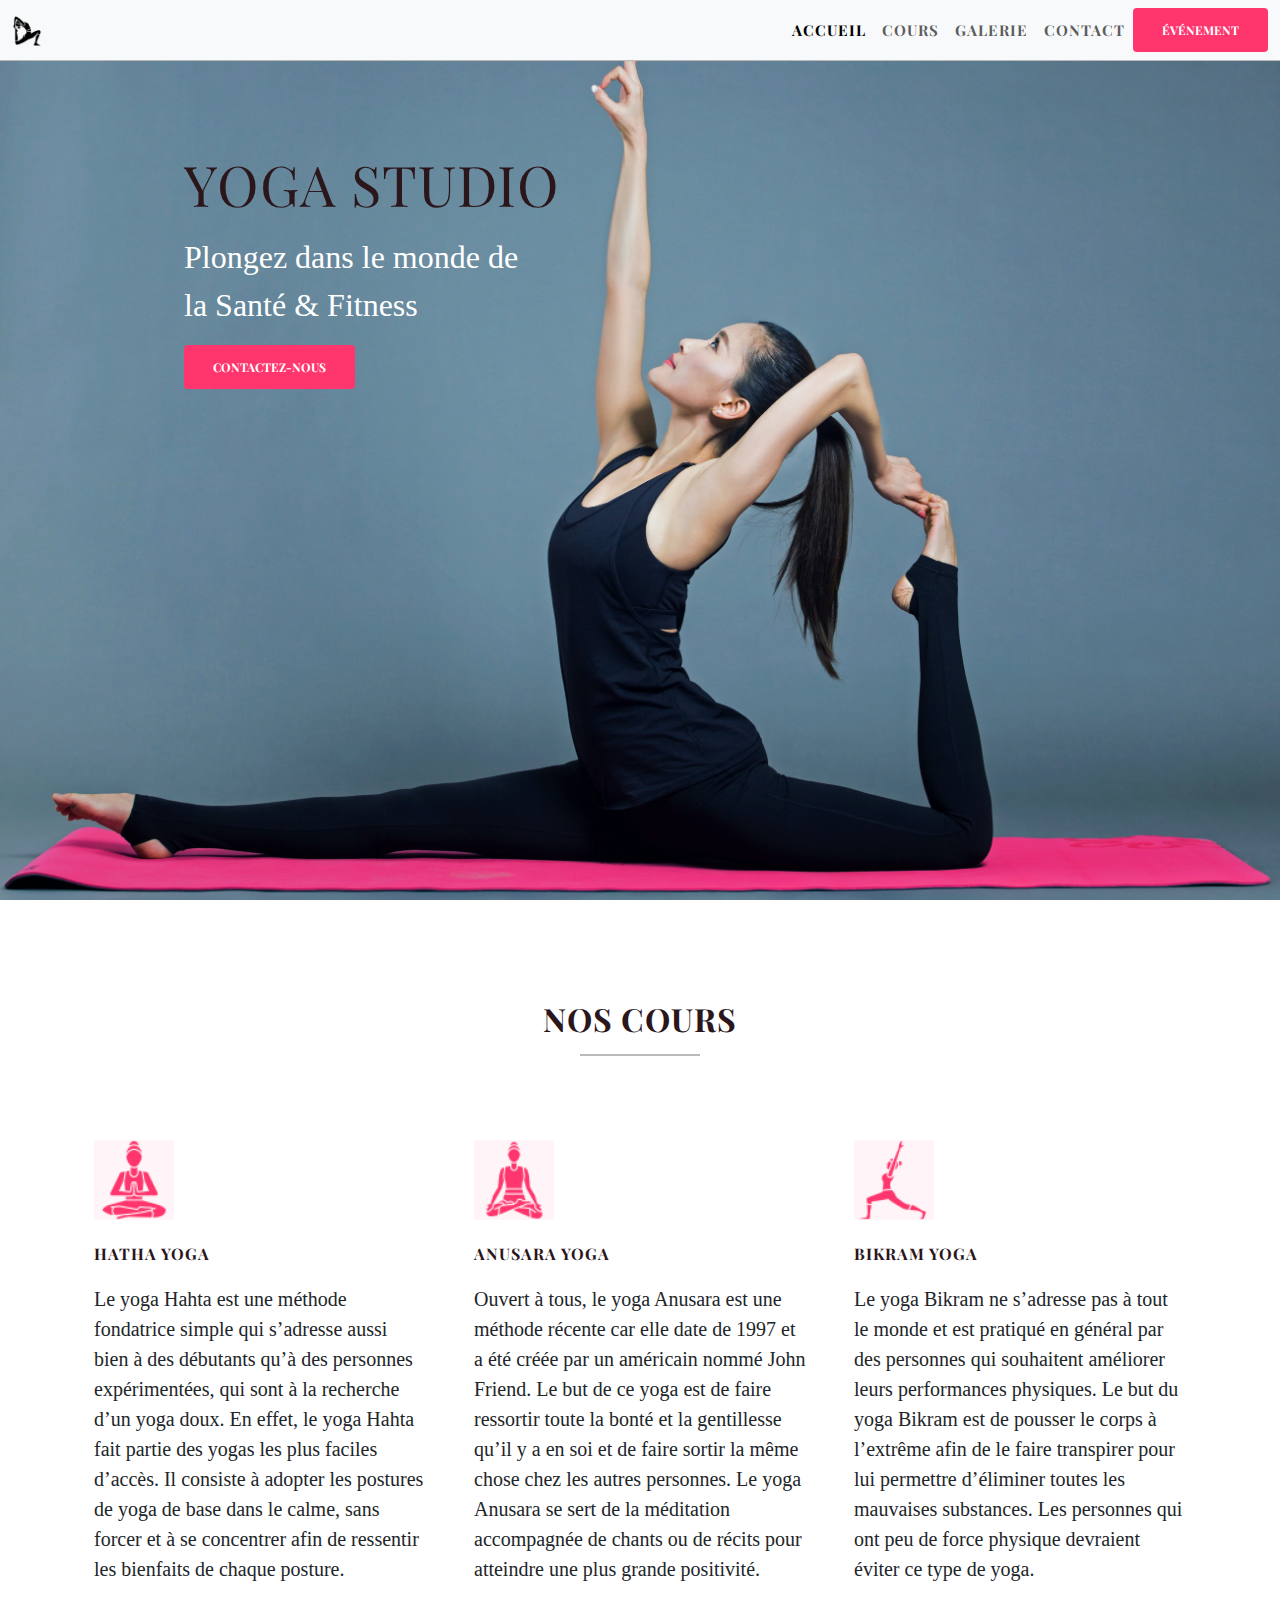
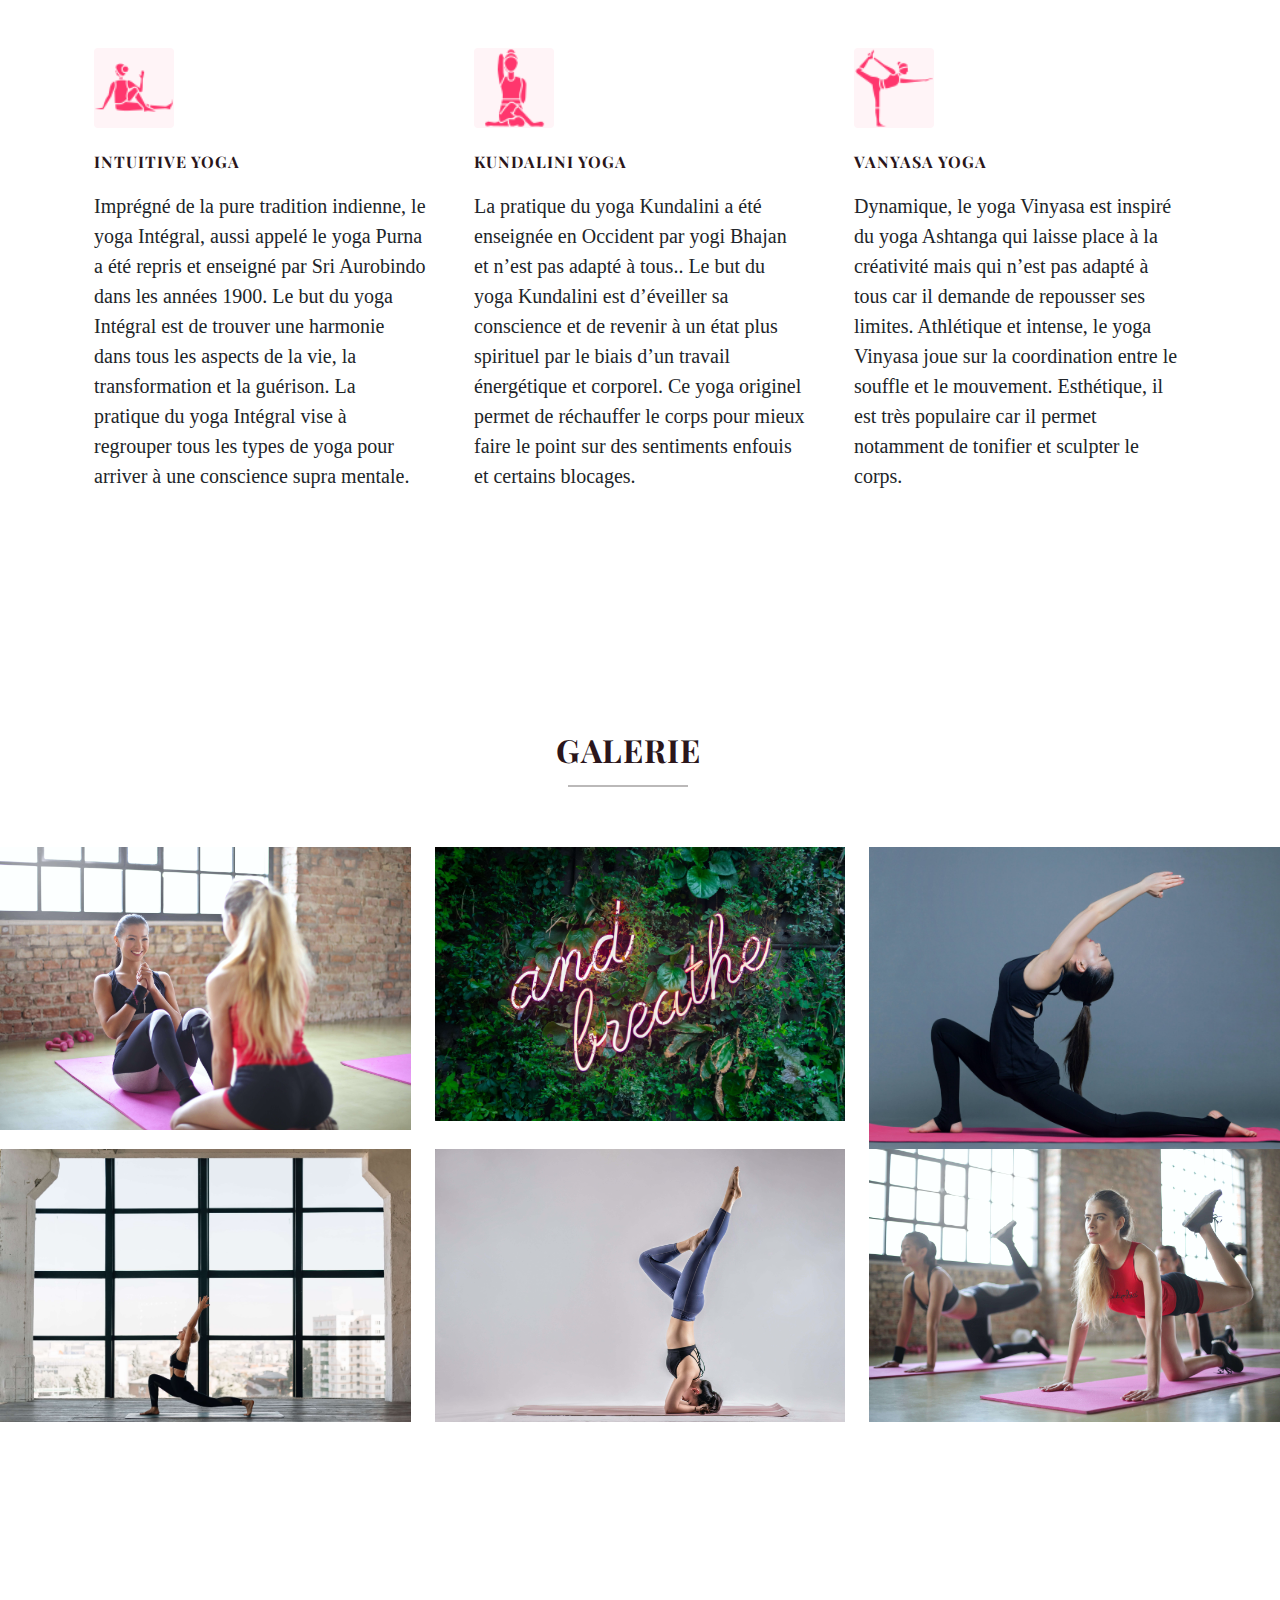
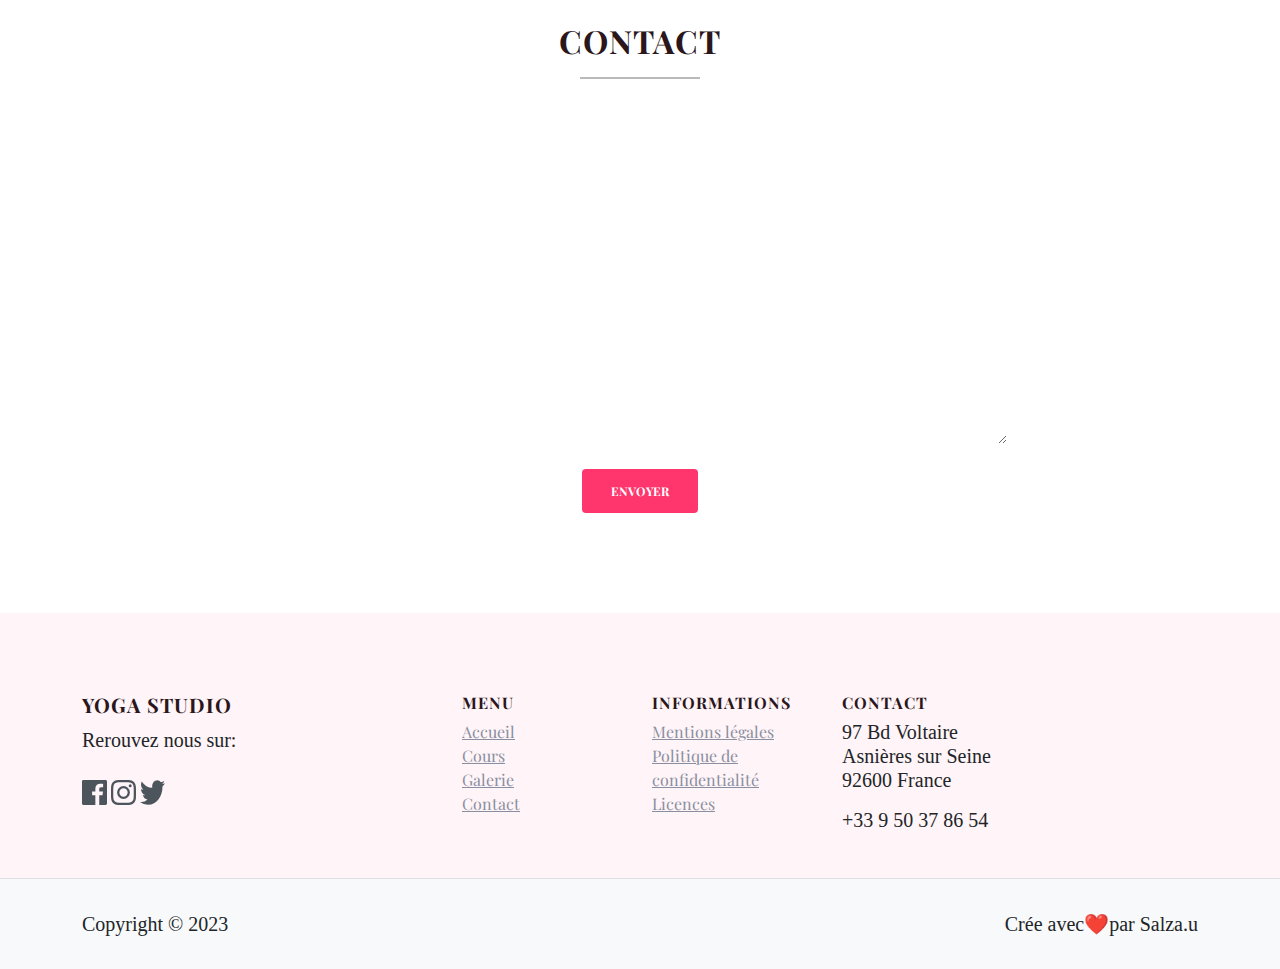
==== index.html @ 78a4a056 "First commit" ====
<!DOCTYPE html>
<html lang="fr">
  <head>
    <!--Meta tags required-->
    <meta charset="UTF-8">
    <meta http-equiv="X-UA-Compatible" content="IE=edge">
    <meta name="viewport" content="width=device-width, initial-scale=1.0">
    <meta name="description" content="Yoga Studio: Les bienfaits du yoga sous toutes ses formes! 
       Plongez dans le monde de la Santé & Fitness! Venez decouvrir notre univer!">

    <!--Bootstrap, CSS links-->
    <link rel="stylesheet" href="bootstrap.min.css">
    <link rel="stylesheet" href="style.css">
    <title>Yoga Studio</title>

  </head>
    <body data-bs-spy="scroll" data-bs-target=".navbar">
      <header>
        <!--Navbar-->
        <nav class="navbar fixed-top navbar-expand-lg navbar-light bg-light">
          <div class="container-fluid">
            <a class="navbar-brand" href="#accueil">
              <img src="img/logo_yoga-studio.png" alt="Logo-yoga-studio" width="30" height="30"></a>
            <button
              class="navbar-toggler"
              type="button"
              data-bs-toggle="collapse"
              data-bs-target="#navbarNav"
              aria-controls="navbarNav"
              aria-expanded="false"
              aria-label="Toggle navigation">
              <span class="navbar-toggler-icon"></span>
            </button>
            <div class="collapse navbar-collapse" id="navbarNav">
              <ul class="navbar-nav ms-auto">
                <li class="nav-item active">
                  <a href="#accueil" class="nav-link">Accueil</a>
                </li>
                <li class="nav-item active">
                  <a href="#cours" class="nav-link">Cours</a>
                </li>
                <li class="nav-item active">
                  <a href="#galerie" class="nav-link">Galerie</a>
                </li>
                <li class="nav-item active">
                  <a href="#contact" class="nav-link">Contact</a>
                </li>
              </ul>  
              <!-- Boutton modal --> 
              <button type="button" class="btn btn-brand" data-bs-toggle="modal"
               data-bs-target="#myModal">événement
              </button> 
            </div>
          </div>    
        </nav>
          <!-- Modal -->
              <div class="modal fade" id="myModal" tabindex="-1" aria-labelledby="exampleModalLabel" aria-hidden="true">
                <div class="modal-dialog modal-dialog-centered">
                  <div class="modal-content">
                    <div class="modal-header">
                      <h4 class="modal-title fs-5s" id="exampleModalLabel">événement à venir</h4>
                      <button type="button" class="btn-close" data-bs-dismiss="modal" aria-label="Close"></button>
                    </div>
                    <div class="modal-body fs-5"> 
                      <p>Le 1er mai 2023, de 10h à 18h, nous organisons une journée de Yoga! L'événement aura lieu au parc Monceau à Paris. Préparez-vous à de nombreuses surprises!
                      Venez nombreux!!!</p>
                    </div>
                    <div class="modal-footer">
                      <button type="button" class="btn btn-secondary" data-bs-dismiss="modal">Fermez</button>
                      
                      <a href="evenement.html" class="btn btn-brand">Vers l'événement</a>
                    </div>
                  </div>
                </div>
              </div>
    </header>
    <main>
      <!--Home -->
      <div id="accueil" class="accueil vh-100 d-flex aline-items-center">
        <div class="container">
          <div class="row">
            <div class="intro col-lg-7">
              <h1 class="display-4">Yoga Studio</h1>
              <p id="p1" class="text-white my-3">
                Plongez dans le monde de <br>la Santé & Fitness</p>
              <a href="#contact" class="btn btn-brand">Contactez-nous</a>
            </div>
          </div>
        </div>
      </div>
      <!--Courses-->
      <section id="cours">
        <div class="container">
          <div class="row">
            <div class="col-12 section-intro">
              <h2>Nos Cours</h2>
              <div class="hline"></div>
            </div>
          </div>
          <div class="row">
            <div class="col-lg-4 col-sm-6 p-4">
              <div class="icon-box">
                <img src="img/hatha-yoga.png" alt="hatha-yoga">
              </div>
              <h3 class="title-sm mt-4">Hatha Yoga</h3>
              <p>
                Le yoga Hahta est une méthode fondatrice simple qui s’adresse
                aussi bien à des débutants qu’à des personnes expérimentées, qui
                sont à la recherche d’un yoga doux. En effet, le yoga Hahta fait
                partie des yogas les plus faciles d’accès. Il consiste à adopter
                les postures de yoga de base dans le calme, sans forcer et à se
                concentrer afin de ressentir les bienfaits de chaque posture.
              </p>
            </div>
            <div class="col-lg-4 col-sm-6 p-4">
              <div class="icon-box">
                <img src="img/anusara-yoga.png" alt="anusara-yoga">
              </div>
              <h3 class="title-sm mt-4">Anusara Yoga</h3>
              <p>
                Ouvert à tous, le yoga Anusara est une méthode récente car elle
                date de 1997 et a été créée par un américain nommé John Friend.
                Le but de ce yoga est de faire ressortir toute la bonté et la
                gentillesse qu’il y a en soi et de faire sortir la même chose
                chez les autres personnes. Le yoga Anusara se sert de la
                méditation accompagnée de chants ou de récits pour atteindre une
                plus grande positivité.
              </p>
            </div>
            <div class="col-lg-4 col-sm-6 p-4">
              <div class="icon-box">
                <img src="img/bikram-yoga.png" alt="bikram-yoga">
              </div>
              <h3 class="title-sm mt-4">Bikram Yoga</h3>
              <p>
                Le yoga Bikram ne s’adresse pas à tout le monde et est pratiqué
                en général par des personnes qui souhaitent améliorer leurs
                performances physiques. Le but du yoga Bikram est de pousser le
                corps à l’extrême afin de le faire transpirer pour lui permettre
                d’éliminer toutes les mauvaises substances. Les personnes qui
                ont peu de force physique devraient éviter ce type de yoga.
              </p>
            </div>
            <div class="col-lg-4 col-sm-6 p-4">
              <div class="icon-box">
                <img src="img/intuitive-yoga.png" alt="intuitive-yoga">
              </div>
              <h3 class="title-sm mt-4">Intuitive Yoga</h3>
              <p>
                Imprégné de la pure tradition indienne, le yoga Intégral, aussi
                appelé le yoga Purna a été repris et enseigné par Sri Aurobindo
                dans les années 1900. Le but du yoga Intégral est de trouver une
                harmonie dans tous les aspects de la vie, la transformation et
                la guérison. La pratique du yoga Intégral vise à regrouper tous
                les types de yoga pour arriver à une conscience supra mentale.
              </p>
            </div>
            <div class="col-lg-4 col-sm-6 p-4">
              <div class="icon-box">
                <img src="img/kundalini-yoga.png" alt="kundalini-yoga">
              </div>
              <h3 class="title-sm mt-4">Kundalini Yoga</h3>
              <p>
                La pratique du yoga Kundalini a été enseignée en Occident par
                yogi Bhajan et n’est pas adapté à tous.. Le but du yoga
                Kundalini est d’éveiller sa conscience et de revenir à un état
                plus spirituel par le biais d’un travail énergétique et
                corporel. Ce yoga originel permet de réchauffer le corps pour
                mieux faire le point sur des sentiments enfouis et certains
                blocages.
              </p>
            </div>
            <div class="col-lg-4 col-sm-6 p-4">
              <div class="icon-box">
                <img src="img/vanyasa-yoga.png" alt="vanyasa-yoga">
              </div>
              <h3 class="title-sm mt-4">Vanyasa Yoga</h3>
              <p>
                Dynamique, le yoga Vinyasa est inspiré du yoga Ashtanga qui
                laisse place à la créativité mais qui n’est pas adapté à tous
                car il demande de repousser ses limites. Athlétique et intense,
                le yoga Vinyasa joue sur la coordination entre le souffle et le
                mouvement. Esthétique, il est très populaire car il permet
                notamment de tonifier et sculpter le corps.
              </p>
            </div>
          </div>
        </div>
      </section>
      <!--Portfolio-->
      <section id="galerie" class="row g-6">
        <div class="row">
          <div class="col-12 section-intro">
            <h2>Galerie</h2>
            <div class="hline"></div>
          </div>
        </div>
        <div class="col-lg-4 col-sm-6">
          <div class="portfolio-item">
            <img src="img/p1.jpg" alt="yoga-studio">
            <div class="portfolio-overlay">
              <div><h3>Yoga Studio</h3></div>
            </div>
          </div>
        </div>
        <div class="col-lg-4 col-sm-6">
          <div class="portfolio-item">
            <img src="img/p2.jpg" alt="yoga-studio">
            <div class="portfolio-overlay">
              <div><h3>Yoga Studio</h3></div>
            </div>
          </div>
        </div>
        <div class="col-lg-4 col-sm-6">
          <div class="portfolio-item">
            <img src="img/p3.jpg" alt="yoga-studio">
            <div class="portfolio-overlay">
              <div><h3>Yoga Studio</h3></div>
            </div>
          </div>
        </div>
        <div class="col-lg-4 col-sm-6">
          <div class="portfolio-item">
            <img src="img/p4.jpg" alt="yoga-studio">
            <div class="portfolio-overlay">
              <div><h3>Yoga Studio</h3></div>
            </div>
          </div>
        </div>
        <div class="col-lg-4 col-sm-6">
          <div class="portfolio-item">
            <img src="img/p5.jpg" alt="yoga-studio">
            <div class="portfolio-overlay">
              <div><h3>Yoga Studio</h3></div>
            </div>
          </div>
        </div>
        <div class="col-lg-4 col-sm-6">
          <div class="portfolio-item">
            <img src="img/p6.jpg" alt="yoga-studio">
            <div class="portfolio-overlay">
              <div><h3>Yoga Studio</h3></div>
            </div>
          </div>
        </div>
      </section>
      <!--Contact-->
      <section id="contact" class="bg-cover text-white">
        <div class="overlay">
        </div>
        <div class="container">
            <div class="row">
                <div class="col-12 section-intro text-center">
                  <h2>Contact</h2>
                  <div class="hline"></div>
                </div>
            </div>
            <div class="row">
               <div class="col-md-8 m-auto">
                <form action="#" class="row g-4">
                   <div class="form-group col-md-6"><small>Nom</small>
                      <input type="text" class="form-control">
                    </div>
                    <div class="form-group col-md-6"><small>E-mail</small>
                      <input type="email" class="form-control">
                    </div>
                    <div class="form-group col-md-12"><small>Objet</small>
                      <input type="text" class="form-control">
                    </div>
                    <div class="form-group col-md-12"><small>Message</small>
                        <textarea
                           cols="30"
                           rows="4"
                           class="form-control"></textarea>
                    </div>
                  <div class="text-center">
                  <button type="submit" class="btn btn-brand">Envoyer</button>
                  </div>
                </form>
              </div>
            </div>
        </div>    
      </section>   
    </main>
    <!--Footer-->
    <footer>
      <div class="footer-top">
        <div class="container">
          <div class="row gy-5">
            <div class="col-md-4">
              <h5 class="logo-text">Yoga Studio</h5>
              <p>Rerouvez nous sur:</p>
              <div class="social-icons">
                <a href="#"><img src="img/icon-facebook.svg" alt="facebook"></a>
                <a href="#"><img src="img/icon-instagram.svg" alt="instagram"></a>
                <a href="#"><img src="img/icon-twitter.svg" alt="twitter"></a>
              </div>
            </div>
            <div class="col-md-2">
              <h5 class="title-sm">Menu</h5>
              <div class="footer-links">
                <a href="#accueil">Accueil</a>
                <a href="#cours">Cours</a>
                <a href="#galerie">Galerie</a>
                <a href="#contact">Contact</a>
              </div>
            </div>
            <div class="col-md-2">
              <h5 class="title-sm">Informations</h5>
              <div class="footer-links">
                <a href="#">Mentions légales</a>
                <a href="#">Politique de confidentialité</a>
                <a href="#">Licences</a>
              </div>
            </div>
            <div class="col-md-2">
              <h5 class="title-sm">Contact</h5>
              <div class="footer-links">
                <p class="mb">97 Bd Voltaire Asnières sur Seine 92600 France</p>
                <p class="mb">+33 9 50 37 86 54</p>
              </div>
            </div>
          </div>
        </div>
      </div>
      <div class="footer-bottom">
        <div class="container">
          <div class="row justify-content-between gy-3">
            <div class="col-md-6">
              <p class="mb-0">Copyright © 2023</p>
            </div>
            <div class="col-auto">
              <p class="mb-0">Crée avec❤️par Salza.u</p>
            </div>
          </div>
        </div>
      </div>
    </footer>
    <!--JavaScript Bootstrap-->
    <script src="js/bootstrap.bundle.min.js"></script>
    <script src="js/bootstrap.bundle.js"></script>
  </body>
</html>
---- style.css ----
@import url("https://fonts.googleapis.com/css2?family=Playfair+Display:wght@400;500;600&display=swap");
body {
  line-height: 1.5;
  font-family: "Playfair Display", serif;
  height: 100vh;
}

h1,
h2,
h3,
h4,
h5,
h6 {
  font-weight: 700;
  letter-spacing: 1px;
  text-transform: uppercase;
  color: #2b161b;
}
.title-sm {
  font-size: 16px;
  letter-spacing: 1px;
}

p {
  font-family: "Times New Roman", Times, serif;
  font-size: 20px;
}
a {
  transition: all 0.4s ease;
  color: #ff366d;
}
img {
  width: 100%;
}
small {
  font-size: 12px;
  letter-spacing: 2px;
}
section {
  padding-top: 100px;
  padding-bottom: 100px;
}
.navbar {
  border-bottom: 1px solid rgb(187, 185, 185);
}
.navbar .nav-link {
  font-size: 15px;
  text-transform: uppercase;
  letter-spacing: 1px;
}
.nav-link {
  text-decoration-color: #2b161b;
  font-weight: bold;
}
.navbar .nav-link .active {
  color: #ff366d;
}
.accueil {
  background: url(img/studio-yoga.jpg) no-repeat 50% 50%;
  background-position: center;
  background-size: cover;
  background-attachment: fixed;
  z-index: 2;
}
.accueil ::after {
  content: "";
  height: 100%;
  width: 100%;
  position: absolute;
  top: 0;
  left: 0;
  z-index: -1;
}
#p1 {
  font-size: 2rem;
}
.intro {
  padding: 150px 10% 0 10%;
  animation: titre ease 5s;
}
@keyframes titre {
  0% {
    transform: translateY(350px);
  }
  100% {
    transform: translateY(0px);
  }
}

.btn {
  font-weight: 700;
  font-size: 12px;
  text-transform: uppercase;
  padding: 12px 28px;
  border-radius: 4px;
}

.btn-brand {
  background-color: #ff366d;
  color: #ffff;
}

.btn-brand:hover {
  background-color: #ff366d;
  color: #ffff;
}

.section-intro {
  text-align: center;
  margin-bottom: 60px;
}
.section-intro .hline {
  width: 120px;
  height: 2px;
  margin: 16px auto 0 auto;
  background-color: rgb(187, 185, 185);
}
.icon-box {
  width: 80px;
  height: 80px;
  background: no-repeat 50% 50%;
  background-color: #fff4f7;
  border-radius: 4px;
  display: flex;
  align-items: center;
  font-size: 32px;
}
.portfolio-item {
  overflow: hidden;
  position: relative;
}

.portfolio-overlay {
  position: absolute;
  top: 0;
  left: 0;
  width: 100%;
  height: 100%;
  background-color: rgba(255, 244, 247, 0.242);
  display: flex;
  align-items: flex-end;
  padding: 30px;
  opacity: 0;
}
.portfolio-overlay h3 {
  color: #2b161b;
}
.portfolio-item:hover .portfolio-overlay {
  opacity: 1;
}
.portfolio-item:hover img {
  transform: scale(1.1);
}
#cta {
  background-color: #ff366d;
}
#contact {
  background-image: url(img/contactez-nous.jpg);
  background-position: center;
  background-attachment: fixed;
  background-size: cover;
}
form .form-control {
  border-radius: 0;
  background: transparent;
  color: #ffff;
  border-color: rgba(255, 255, 255, 0.5);
}
form .form-control:focus {
  color: #ffff;
  border-color: #ffff;
  background: transparent;
}
form inpit .form-control {
  height: 54px;
}
form .form-control::placeholder {
  color: #ffff;
}

.footer-top {
  padding-top: 80px;
  padding-bottom: 30px;
  background-color: #fff4f7;
}

.footer-bottom {
  padding-top: 30px;
  padding-bottom: 30px;
  border-top: 1px solid rgba(0, 0, 0, 0.1);
  background-color: #f8f9fa;
}

footer .footer-links a,
footer .social-icons a {
  color: #898fa1;
}

footer .social-icons a {
  font-size: 24px;
}

footer .footer-links a {
  display: block;
  font-weight: 400;
}

footer .social-icons a:hover,
footer .footer-links a:hover {
  color: #ff366d;
}
footer .social-icons img {
  height: 25px;
  width: 25px;
}
footer .footer-links p {
  line-height: 1.2;
}

.accueil-event {
  background: url(img/yoga-studio.jpg) no-repeat 50% 50%;
  background-position: center;
  background-size: cover;
  background-attachment: fixed;
  z-index: 2;
}
h3 {
  margin-bottom: 20px;
  font-size: 1.3rem;
  letter-spacing: 2px;
}
.box {
  border-radius: 10px;
  margin: 20px;
  padding: 20px;
  background-color: #ff366d;
}
.box p {
  font-size: 1.5rem;
}
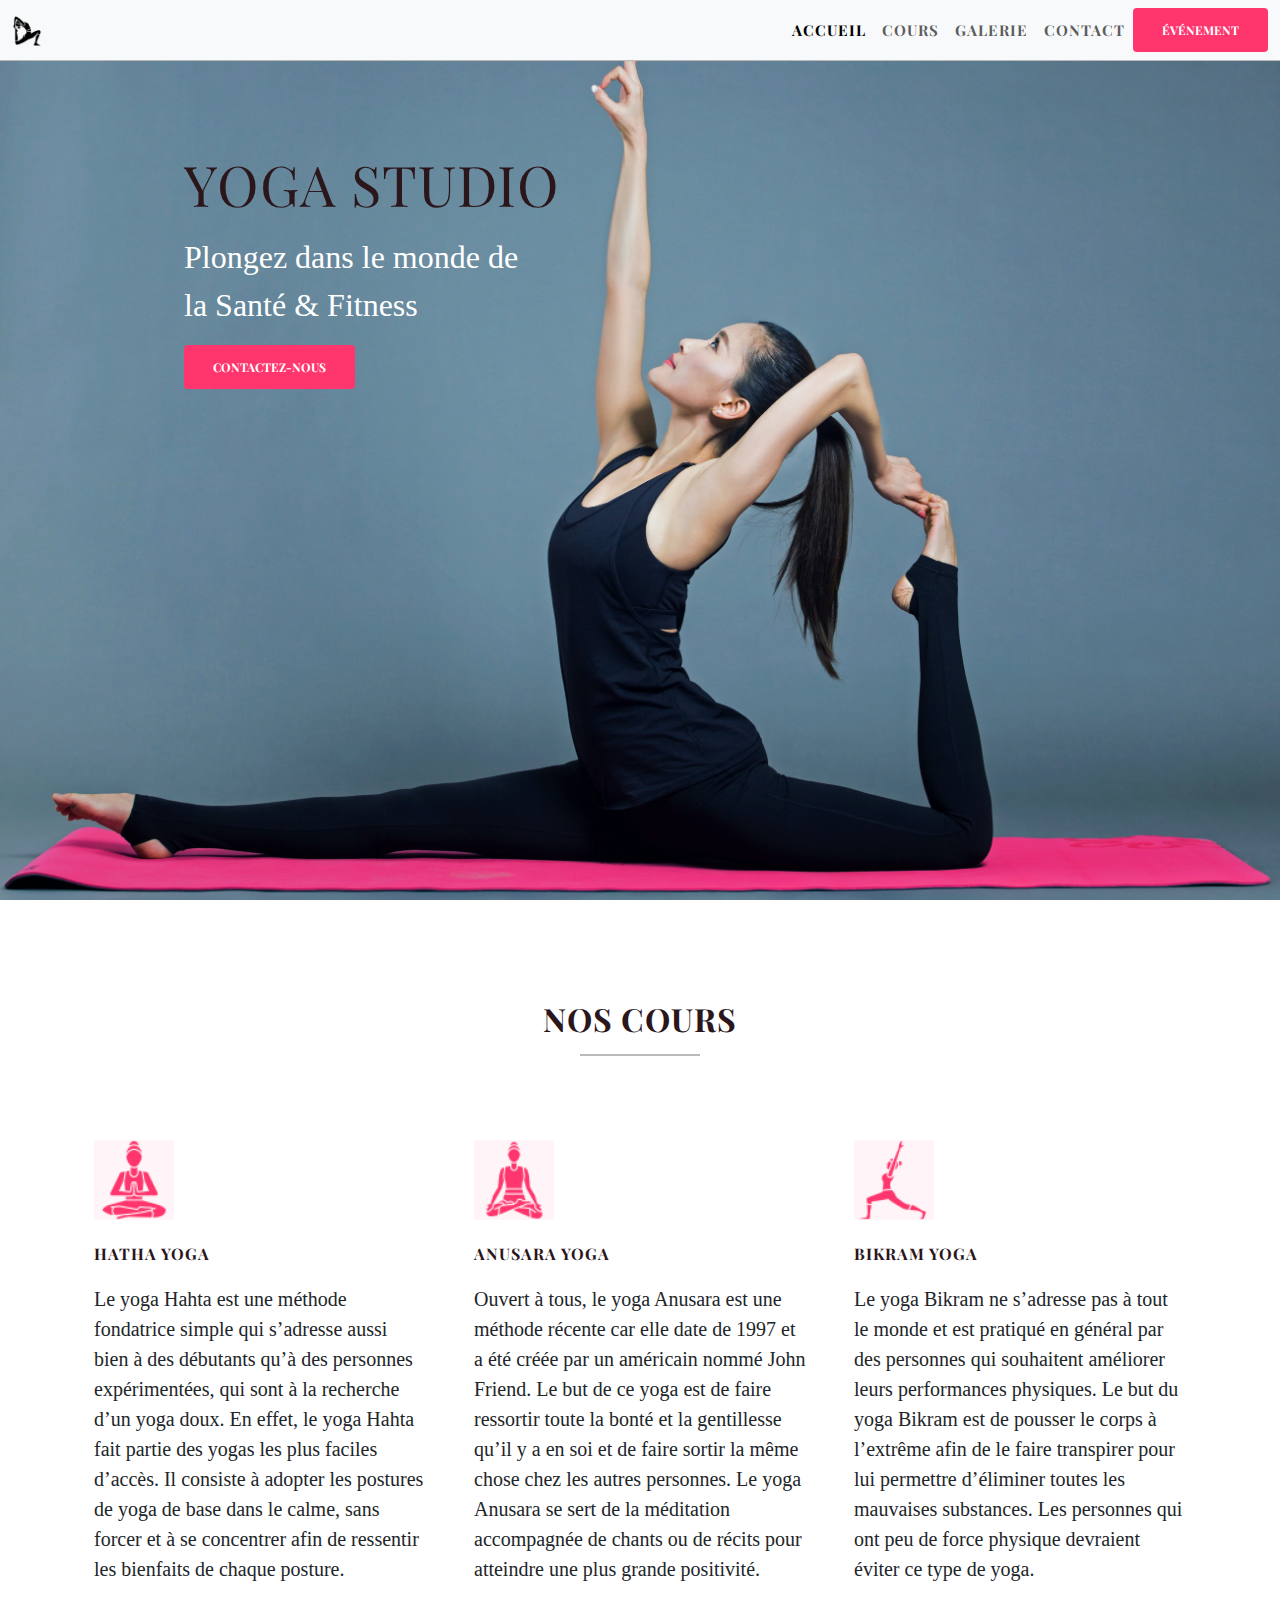
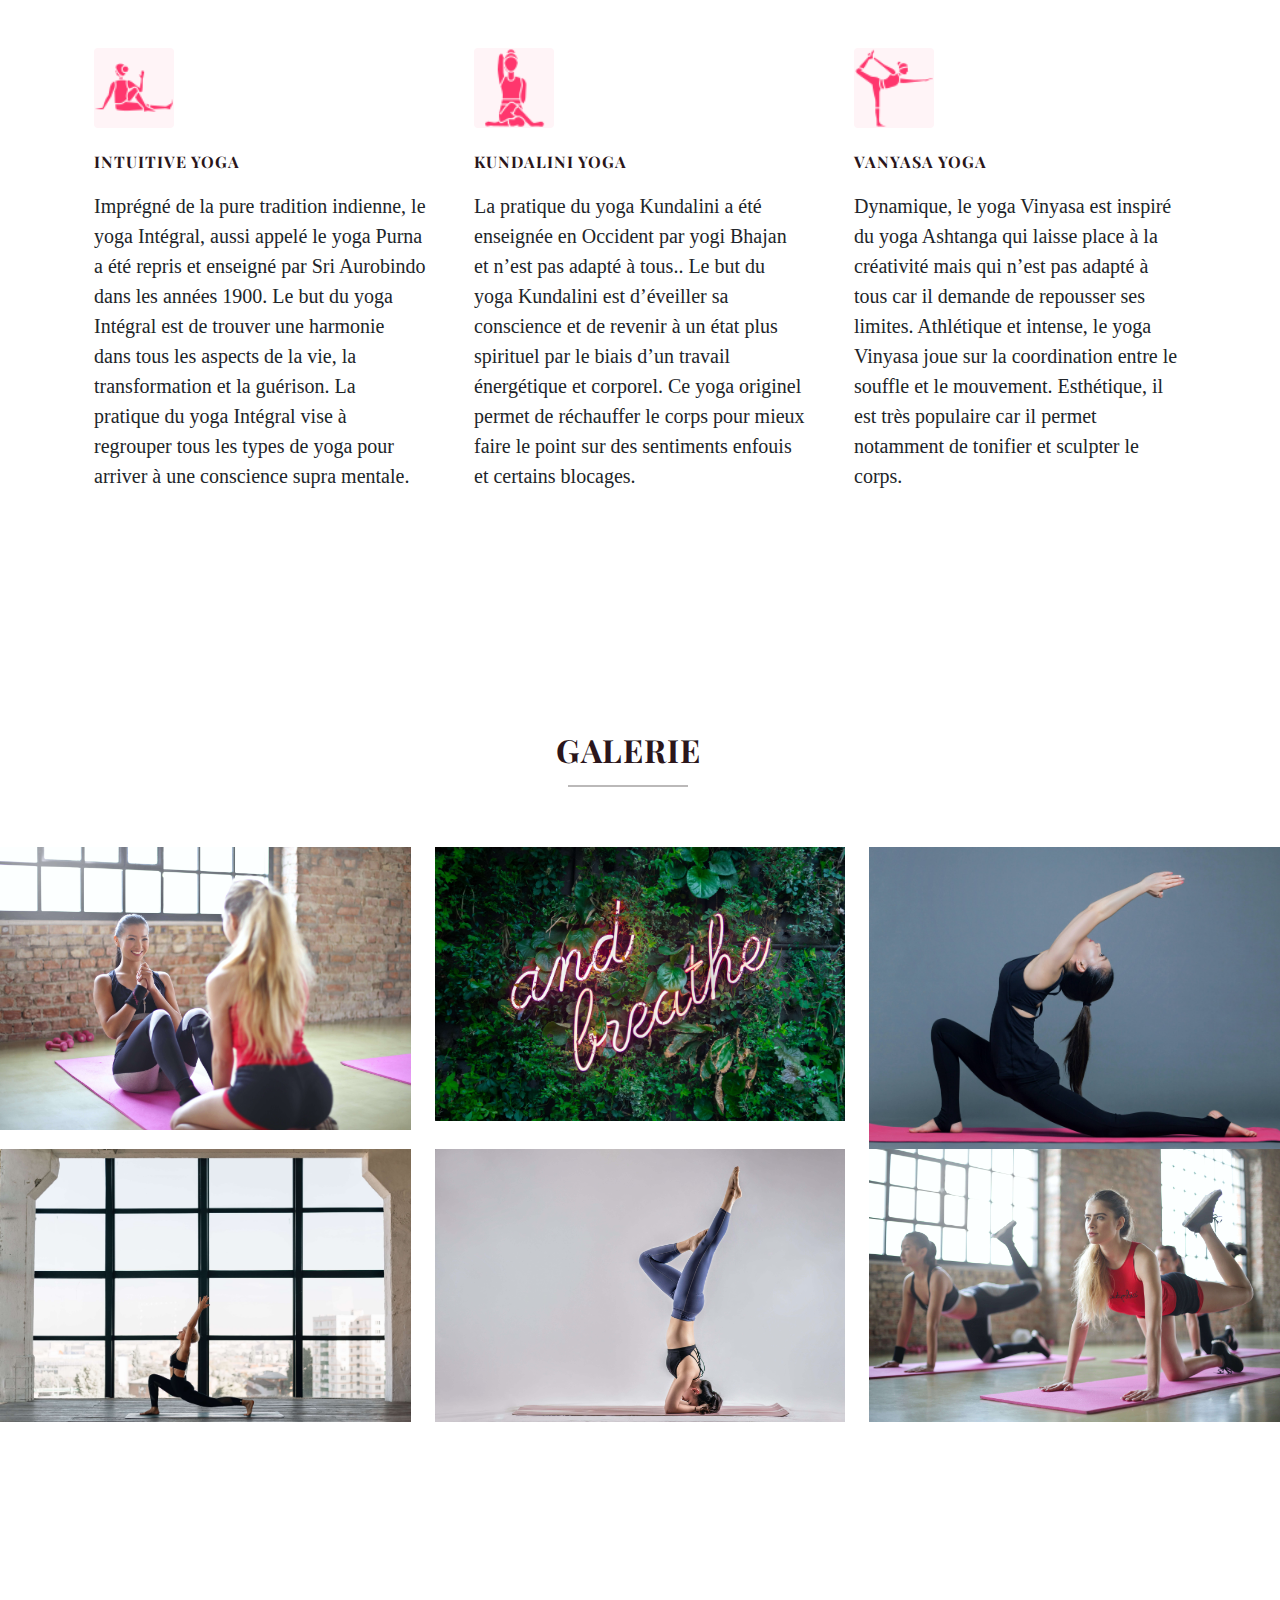
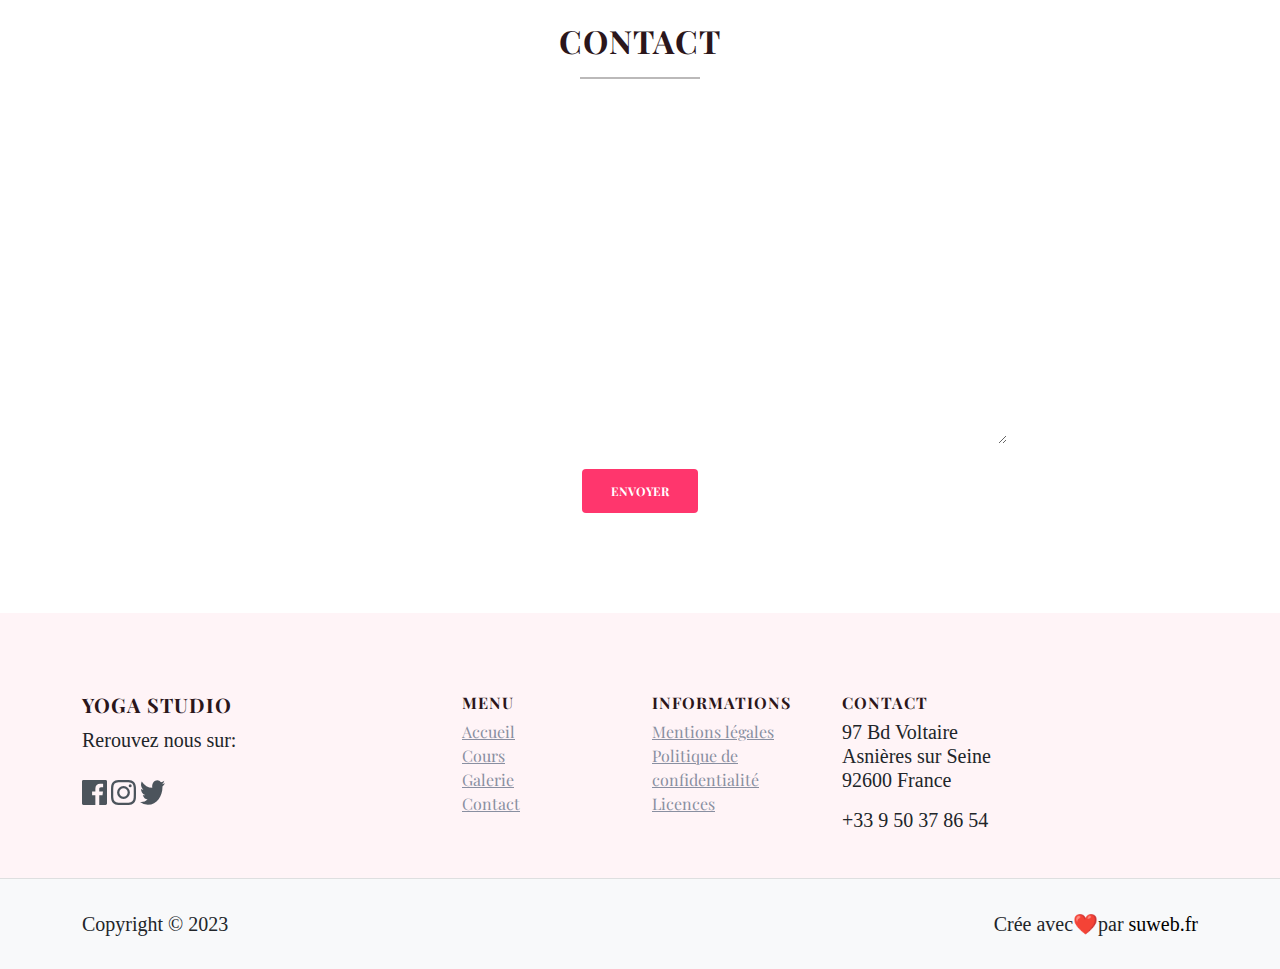
==== commit 13f44046: "Update index.html" ====
--- a/index.html
+++ b/index.html
@@ -330,7 +330,7 @@
               <p class="mb-0">Copyright © 2023</p>
             </div>
             <div class="col-auto">
-              <p class="mb-0">Crée avec❤️par Salza.u</p>
+              <p class="mb-0">Crée avec❤️par <a href="https://suweb.fr" target="_blank">suweb.fr</a></p>
             </div>
           </div>
         </div>
--- a/style.css
+++ b/style.css
@@ -190,6 +190,10 @@
   border-top: 1px solid rgba(0, 0, 0, 0.1);
   background-color: #f8f9fa;
 }
+.footer-bottom p a {
+  color: black;
+  text-decoration: none;
+}
 
 footer .footer-links a,
 footer .social-icons a {
